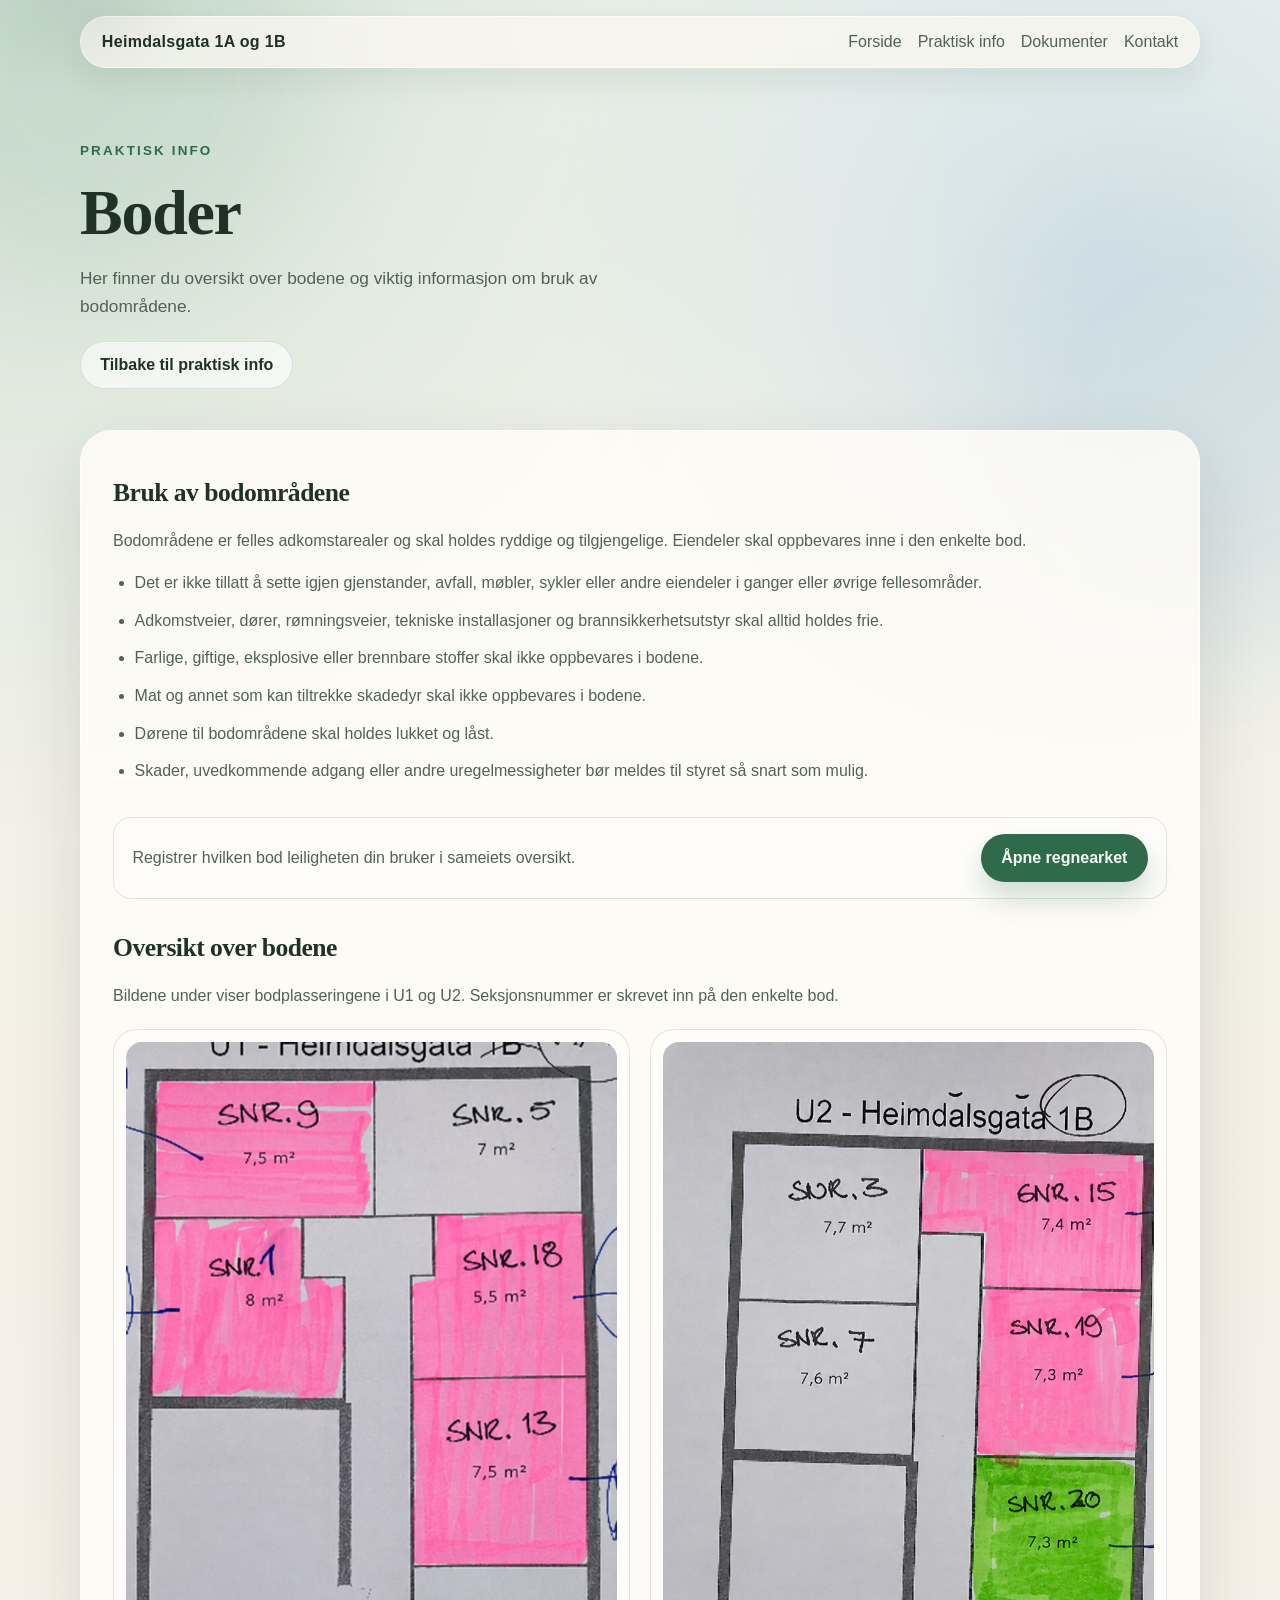
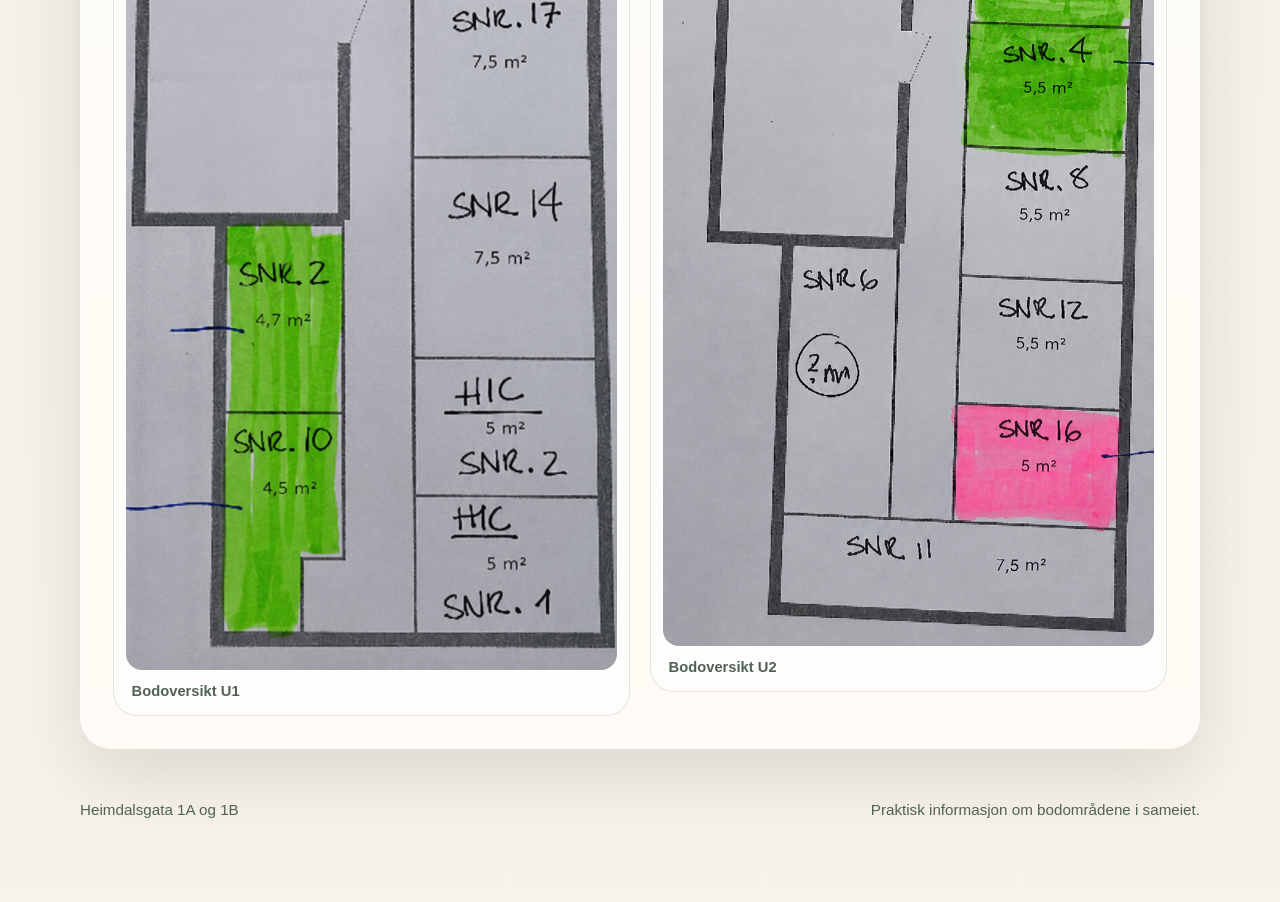
==== boder.html @ 2efb8a98 "Add storage information page" ====
<!doctype html>
<html lang="no">
  <head>
    <meta charset="utf-8">
    <meta name="viewport" content="width=device-width, initial-scale=1">
    <title>Boder | Sameiet Heimdalsgata 1AB</title>
    <meta
      name="description"
      content="Oversikt over boder og praktisk informasjon om bodområdene i Sameiet Heimdalsgata 1AB."
    >
    <meta name="theme-color" content="#eef1ea">
    <link rel="stylesheet" href="styles.css">
  </head>
  <body>
    <a class="skip-link" href="#main-content">Gå til innhold</a>

    <div class="page-glow page-glow-left" aria-hidden="true"></div>
    <div class="page-glow page-glow-right" aria-hidden="true"></div>

    <div class="site-shell">
      <header class="site-header">
        <a class="brand" href="index.html">Heimdalsgata 1A og 1B</a>
        <nav class="site-nav" aria-label="Hovedmeny">
          <a href="index.html">Forside</a>
          <a href="index.html#praktisk">Praktisk info</a>
          <a href="index.html#dokumenter">Dokumenter</a>
          <a href="index.html#kontakt">Kontakt</a>
        </nav>
      </header>

      <main id="main-content">
        <section class="subpage-hero">
          <div class="subpage-copy">
            <p class="eyebrow">Praktisk info</p>
            <h1>Boder</h1>
            <p class="lead">
              Her finner du oversikt over bodene og viktig informasjon om bruk av
              bodområdene.
            </p>
            <div class="hero-actions">
              <a class="button button-secondary" href="index.html#praktisk">Tilbake til praktisk info</a>
            </div>
          </div>
        </section>

        <section class="content-section document-page">
          <article class="document-article">
            <h2>Bruk av bodområdene</h2>
            <p>
              Bodområdene er felles adkomstarealer og skal holdes ryddige og
              tilgjengelige. Eiendeler skal oppbevares inne i den enkelte bod.
            </p>

            <ul>
              <li>Det er ikke tillatt å sette igjen gjenstander, avfall, møbler, sykler eller andre eiendeler i ganger eller øvrige fellesområder.</li>
              <li>Adkomstveier, dører, rømningsveier, tekniske installasjoner og brannsikkerhetsutstyr skal alltid holdes frie.</li>
              <li>Farlige, giftige, eksplosive eller brennbare stoffer skal ikke oppbevares i bodene.</li>
              <li>Mat og annet som kan tiltrekke skadedyr skal ikke oppbevares i bodene.</li>
              <li>Dørene til bodområdene skal holdes lukket og låst.</li>
              <li>Skader, uvedkommende adgang eller andre uregelmessigheter bør meldes til styret så snart som mulig.</li>
            </ul>

            <div class="document-note document-note-cta">
              <p>Registrer hvilken bod leiligheten din bruker i sameiets oversikt.</p>
              <a
                class="button button-primary"
                href="https://docs.google.com/spreadsheets/d/1KoXtgGNImj-_I5-K2hj4rtzKt11q_tCuNj_2ny9opP4/edit?usp=sharing"
                target="_blank"
                rel="noreferrer"
              >Åpne regnearket</a>
            </div>

            <h2>Oversikt over bodene</h2>
            <p>
              Bildene under viser bodplasseringene i U1 og U2. Seksjonsnummer er
              skrevet inn på den enkelte bod.
            </p>

            <div class="storage-gallery">
              <figure class="storage-figure">
                <img
                  src="assets/Bod_U1.png"
                  alt="Bodkart for U1 med seksjonsnummer og størrelse på bodene"
                  width="793"
                  height="1983"
                  loading="lazy"
                >
                <figcaption>Bodoversikt U1</figcaption>
              </figure>

              <figure class="storage-figure">
                <img
                  src="assets/Bod_U2.png"
                  alt="Bodkart for U2 med seksjonsnummer og størrelse på bodene"
                  width="801"
                  height="1964"
                  loading="lazy"
                >
                <figcaption>Bodoversikt U2</figcaption>
              </figure>
            </div>
          </article>
        </section>
      </main>

      <footer class="site-footer">
        <p>Heimdalsgata 1A og 1B</p>
        <p>Praktisk informasjon om bodområdene i sameiet.</p>
      </footer>
    </div>
  </body>
</html>
---- styles.css ----
:root {
  --bg: #f4f0e6;
  --bg-soft: rgba(255, 252, 246, 0.7);
  --surface: rgba(255, 253, 248, 0.82);
  --surface-strong: #fffdf8;
  --ink: #203126;
  --ink-soft: #506257;
  --line: rgba(32, 49, 38, 0.12);
  --accent: #2f6a4b;
  --accent-strong: #1e4d35;
  --accent-soft: #dfe9e2;
  --clay: #ba7a50;
  --shadow: 0 28px 70px rgba(25, 35, 28, 0.12);
  --radius-xl: 32px;
  --radius-lg: 24px;
  --radius-md: 18px;
  --radius-sm: 12px;
  --sans: "Avenir Next", Avenir, "Segoe UI", sans-serif;
  --serif: "Iowan Old Style", "Palatino Linotype", Palatino, "Book Antiqua", Georgia, serif;
}

*,
*::before,
*::after {
  box-sizing: border-box;
}

html {
  scroll-behavior: smooth;
}

body {
  margin: 0;
  min-height: 100vh;
  font-family: var(--sans);
  color: var(--ink);
  background:
    radial-gradient(circle at top left, rgba(85, 151, 114, 0.18), transparent 30%),
    radial-gradient(circle at 85% 10%, rgba(104, 163, 214, 0.2), transparent 22%),
    linear-gradient(180deg, #eef3ec 0%, var(--bg) 42%, #f7f3eb 100%);
}

img {
  display: block;
  max-width: 100%;
}

a {
  color: inherit;
  text-decoration: none;
}

p {
  margin: 0;
  line-height: 1.65;
}

h1,
h2,
h3 {
  margin: 0;
  font-family: var(--serif);
  font-weight: 600;
  letter-spacing: -0.02em;
}

.skip-link {
  position: absolute;
  left: 1rem;
  top: -3rem;
  z-index: 20;
  padding: 0.85rem 1rem;
  border-radius: 999px;
  background: var(--surface-strong);
  box-shadow: var(--shadow);
}

.skip-link:focus {
  top: 1rem;
}

.page-glow {
  position: fixed;
  inset: auto;
  width: 28rem;
  height: 28rem;
  border-radius: 50%;
  filter: blur(60px);
  opacity: 0.45;
  pointer-events: none;
  z-index: 0;
}

.page-glow-left {
  top: -10rem;
  left: -8rem;
  background: rgba(72, 142, 97, 0.22);
}

.page-glow-right {
  top: 12rem;
  right: -10rem;
  background: rgba(87, 143, 192, 0.18);
}

.site-shell {
  position: relative;
  z-index: 1;
  width: min(1120px, calc(100% - 2rem));
  margin: 0 auto;
  padding-bottom: 4rem;
}

.site-header {
  position: sticky;
  top: 1rem;
  display: flex;
  align-items: center;
  justify-content: space-between;
  gap: 1.5rem;
  padding: 1rem 1.3rem;
  margin-top: 1rem;
  border: 1px solid rgba(255, 255, 255, 0.55);
  border-radius: 999px;
  background: rgba(252, 249, 242, 0.72);
  backdrop-filter: blur(18px);
  box-shadow: 0 12px 32px rgba(34, 48, 39, 0.08);
}

.brand {
  font-weight: 700;
  letter-spacing: 0.02em;
}

.site-nav {
  display: flex;
  flex-wrap: wrap;
  gap: 1rem;
  color: var(--ink-soft);
}

.site-nav a {
  transition: color 180ms ease, transform 180ms ease;
}

.site-nav a:hover,
.site-nav a:focus-visible,
.brand:hover,
.brand:focus-visible {
  color: var(--accent-strong);
}

.hero,
.intro-band,
.content-section,
.contact-section,
.site-footer {
  animation: rise 800ms ease both;
}

.hero {
  display: grid;
  grid-template-columns: minmax(0, 1.05fr) minmax(0, 0.95fr);
  gap: 2rem;
  align-items: center;
  padding: 4.5rem 0 3rem;
}

.hero-copy {
  display: grid;
  gap: 1.35rem;
}

.eyebrow {
  color: var(--accent);
  font-size: 0.84rem;
  font-weight: 700;
  letter-spacing: 0.16em;
  text-transform: uppercase;
}

.hero h1 {
  font-size: clamp(2.7rem, 5vw, 5.2rem);
  line-height: 0.95;
  text-wrap: balance;
}

.lead,
.section-heading p,
.band-card p,
.info-card p,
.document-row p,
.contact-copy p,
.contact-note p,
.site-footer p {
  color: var(--ink-soft);
}

.lead {
  font-size: 1.08rem;
  max-width: 34rem;
}

.hero-actions {
  display: flex;
  flex-wrap: wrap;
  gap: 0.9rem;
}

.button {
  display: inline-flex;
  align-items: center;
  justify-content: center;
  min-height: 3rem;
  padding: 0.8rem 1.2rem;
  border-radius: 999px;
  border: 1px solid transparent;
  font-weight: 600;
  transition: transform 180ms ease, background-color 180ms ease, border-color 180ms ease;
}

.button:hover,
.button:focus-visible {
  transform: translateY(-1px);
}

.button-primary {
  background: var(--accent);
  color: #f6fbf7;
  box-shadow: 0 16px 28px rgba(47, 106, 75, 0.22);
}

.button-primary:hover,
.button-primary:focus-visible {
  background: var(--accent-strong);
}

.button-secondary {
  border-color: rgba(32, 49, 38, 0.12);
  background: rgba(255, 255, 255, 0.6);
}

.hero-list {
  display: grid;
  gap: 0.85rem;
  margin: 0;
  padding: 0;
  list-style: none;
}

.hero-list li {
  display: flex;
  align-items: center;
  gap: 0.7rem;
  padding: 0.9rem 1rem;
  border: 1px solid var(--line);
  border-radius: var(--radius-md);
  background: rgba(255, 255, 255, 0.48);
  backdrop-filter: blur(10px);
}

.hero-list li::before {
  content: "";
  width: 0.7rem;
  height: 0.7rem;
  border-radius: 50%;
  background: linear-gradient(135deg, var(--accent), var(--clay));
  flex: none;
}

.hero-media {
  display: grid;
  gap: 1rem;
}

.hero-frame {
  padding: 1rem;
  border-radius: var(--radius-xl);
  background:
    linear-gradient(145deg, rgba(255, 255, 255, 0.82), rgba(255, 255, 255, 0.45)),
    rgba(255, 255, 255, 0.52);
  border: 1px solid rgba(255, 255, 255, 0.65);
  box-shadow: var(--shadow);
}

.hero-frame picture {
  display: block;
  overflow: hidden;
  border-radius: calc(var(--radius-xl) - 10px);
}

.hero-frame img {
  width: 100%;
  height: auto;
  object-fit: cover;
  transform: scale(1.01);
}

.hero-caption {
  padding-left: 0.2rem;
  font-size: 0.94rem;
  color: rgba(32, 49, 38, 0.72);
}

.intro-band,
.contact-panel {
  display: grid;
  grid-template-columns: repeat(2, minmax(0, 1fr));
  gap: 1.5rem;
}

.band-card,
.info-card,
.document-panel,
.contact-panel {
  border: 1px solid rgba(255, 255, 255, 0.55);
  background: var(--surface);
  backdrop-filter: blur(18px);
  box-shadow: var(--shadow);
}

.band-card,
.info-card,
.document-panel,
.contact-panel,
.contact-note {
  border-radius: var(--radius-lg);
}

.band-card {
  display: grid;
  gap: 1rem;
  padding: 1.7rem;
}

.band-card h2,
.section-heading h2,
.contact-copy h2 {
  font-size: clamp(1.9rem, 3vw, 3rem);
  line-height: 1.05;
}

.band-card-accent {
  background:
    linear-gradient(180deg, rgba(223, 233, 226, 0.98), rgba(255, 250, 243, 0.88));
}

.status-item {
  display: grid;
  grid-template-columns: auto 1fr;
  gap: 1rem;
  align-items: start;
  padding-bottom: 1rem;
  border-bottom: 1px solid rgba(32, 49, 38, 0.08);
}

.status-item:last-child {
  padding-bottom: 0;
  border-bottom: 0;
}

.status-number {
  display: inline-flex;
  align-items: center;
  justify-content: center;
  width: 2.1rem;
  height: 2.1rem;
  border-radius: 50%;
  font-size: 0.85rem;
  font-weight: 700;
  color: #fff;
  background: linear-gradient(135deg, var(--accent), var(--clay));
}

.content-section,
.contact-section {
  padding-top: 4rem;
}

.content-section-alt {
  position: relative;
}

.section-heading {
  display: grid;
  gap: 0.95rem;
  max-width: 42rem;
  margin-bottom: 1.7rem;
}

.card-grid {
  display: grid;
  grid-template-columns: repeat(auto-fit, minmax(240px, 1fr));
  gap: 1.25rem;
}

.status-grid {
  display: grid;
  grid-template-columns: repeat(2, minmax(0, 1fr));
  gap: 1.25rem;
}

.announcement-panel {
  display: grid;
  grid-template-columns: 1fr;
  gap: 1.25rem;
}

.info-card {
  display: grid;
  gap: 0.8rem;
  padding: 1.5rem;
}

.info-card-link {
  align-content: start;
}

.info-card-link .document-tag {
  justify-self: start;
  margin-top: 0.2rem;
}

.info-card h3,
.document-row h3,
.status-card h3 {
  font-size: 1.35rem;
}

.status-card {
  display: grid;
  gap: 1rem;
  padding: 1.6rem;
  border: 1px solid rgba(255, 255, 255, 0.55);
  border-radius: var(--radius-lg);
  background: var(--surface);
  backdrop-filter: blur(18px);
  box-shadow: var(--shadow);
}

.announcement-card {
  padding: 1.6rem;
  border: 1px solid rgba(255, 255, 255, 0.55);
  border-radius: var(--radius-lg);
  background:
    linear-gradient(180deg, rgba(255, 250, 243, 0.95), rgba(223, 233, 226, 0.9));
  backdrop-filter: blur(18px);
  box-shadow: var(--shadow);
}

.announcement-card p {
  color: var(--ink-soft);
  line-height: 1.75;
}

.announcement-list {
  margin: 0;
  padding-left: 1.3rem;
  color: var(--ink-soft);
}

.announcement-list li {
  line-height: 1.75;
}

.announcement-list li + li {
  margin-top: 0.9rem;
}

.announcement-card a {
  color: var(--accent-strong);
  text-decoration: underline;
  text-underline-offset: 0.16em;
}

.status-card-current {
  background:
    linear-gradient(180deg, rgba(223, 233, 226, 0.98), rgba(255, 250, 243, 0.88));
}

.status-label {
  color: var(--accent);
  font-size: 0.82rem;
  font-weight: 700;
  letter-spacing: 0.16em;
  text-transform: uppercase;
}

.status-list {
  margin: 0;
  padding-left: 1.3rem;
  color: var(--ink-soft);
}

.status-list li {
  line-height: 1.7;
}

.status-list a {
  color: var(--accent-strong);
  text-decoration: underline;
  text-underline-offset: 0.16em;
}

.status-list li + li {
  margin-top: 0.7rem;
}

.document-panel {
  padding: 0.7rem;
}

.document-row {
  display: flex;
  align-items: center;
  justify-content: space-between;
  gap: 1rem;
  padding: 1.2rem;
  border-radius: var(--radius-md);
}

.document-row + .document-row {
  border-top: 1px solid rgba(32, 49, 38, 0.08);
}

.document-row div {
  display: grid;
  gap: 0.4rem;
}

.document-tag {
  display: inline-flex;
  align-items: center;
  min-height: 2.25rem;
  padding: 0.45rem 0.85rem;
  border-radius: 999px;
  background: var(--accent-soft);
  color: var(--accent-strong);
  font-size: 0.92rem;
  font-weight: 700;
  white-space: nowrap;
}

.document-link:hover,
.document-link:focus-visible {
  background: var(--accent);
  color: #f6fbf7;
}

.subpage-hero {
  padding: 4.5rem 0 1.6rem;
  animation: rise 800ms ease both;
}

.subpage-copy {
  display: grid;
  gap: 1.25rem;
  max-width: 46rem;
}

.subpage-copy h1 {
  font-size: clamp(2.5rem, 5vw, 4.4rem);
  line-height: 0.96;
}

.document-page {
  padding-top: 1rem;
}

.document-article {
  display: grid;
  gap: 1.2rem;
  padding: 2rem;
  border: 1px solid rgba(255, 255, 255, 0.55);
  border-radius: var(--radius-xl);
  background: var(--surface);
  backdrop-filter: blur(18px);
  box-shadow: var(--shadow);
}

.document-article h2 {
  margin-top: 0.9rem;
  font-size: clamp(1.5rem, 2vw, 2rem);
}

.document-article p,
.document-article li {
  color: var(--ink-soft);
  line-height: 1.75;
}

.document-article ul {
  margin: -0.3rem 0 0;
  padding-left: 1.35rem;
}

.document-article li + li {
  margin-top: 0.6rem;
}

.document-note {
  margin-top: 0.8rem;
  padding: 1rem 1.15rem;
  border: 1px solid var(--line);
  border-radius: var(--radius-md);
  background: rgba(255, 255, 255, 0.52);
}

.document-note-cta {
  display: flex;
  flex-wrap: wrap;
  align-items: center;
  justify-content: space-between;
  gap: 1rem;
}

.storage-gallery {
  display: grid;
  grid-template-columns: repeat(2, minmax(0, 1fr));
  gap: 1.25rem;
  align-items: start;
}

.storage-figure {
  display: grid;
  gap: 0.8rem;
  margin: 0;
  padding: 0.75rem;
  border: 1px solid var(--line);
  border-radius: var(--radius-lg);
  background: rgba(255, 255, 255, 0.58);
}

.storage-figure img {
  width: 100%;
  height: auto;
  border-radius: calc(var(--radius-lg) - 8px);
}

.storage-figure figcaption {
  padding: 0 0.35rem 0.25rem;
  color: var(--ink-soft);
  font-size: 0.92rem;
  font-weight: 700;
}

.contact-panel {
  padding: 0.7rem;
}

.contact-copy {
  display: grid;
  gap: 1rem;
  padding: 1.5rem;
}

.contact-note {
  display: grid;
  align-content: start;
  gap: 0.55rem;
  padding: 1.5rem;
  background: linear-gradient(180deg, rgba(47, 106, 75, 0.96), rgba(31, 74, 52, 0.96));
  color: rgba(244, 247, 243, 0.96);
}

.contact-note p {
  color: inherit;
}

.contact-label {
  color: rgba(220, 235, 225, 0.85);
  font-size: 0.82rem;
  font-weight: 700;
  letter-spacing: 0.16em;
  text-transform: uppercase;
}

.site-footer {
  display: flex;
  justify-content: space-between;
  gap: 1rem;
  padding: 3rem 0 1rem;
  color: rgba(32, 49, 38, 0.72);
  font-size: 0.95rem;
}

@keyframes rise {
  from {
    opacity: 0;
    transform: translateY(18px);
  }

  to {
    opacity: 1;
    transform: translateY(0);
  }
}

@media (max-width: 960px) {
  .hero,
  .intro-band,
  .contact-panel,
  .card-grid,
  .status-grid {
    grid-template-columns: 1fr;
  }

  .hero {
    padding-top: 3.2rem;
  }

  .site-header,
  .site-footer,
  .document-row {
    align-items: flex-start;
  }

  .site-header,
  .site-footer {
    flex-direction: column;
  }

  .document-row {
    flex-direction: column;
  }
}

@media (max-width: 640px) {
  .site-shell {
    width: min(100% - 1.2rem, 1120px);
  }

  .site-header {
    position: static;
    padding: 1rem 1.1rem;
    border-radius: 26px;
  }

  .site-nav {
    gap: 0.8rem 1rem;
  }

  .hero {
    gap: 1.4rem;
    padding: 2.2rem 0 2.4rem;
  }

  .subpage-hero {
    padding: 2.2rem 0 1rem;
  }

  .hero h1 {
    font-size: clamp(2.25rem, 11vw, 3.1rem);
  }

  .subpage-copy h1 {
    font-size: clamp(2.1rem, 10vw, 2.9rem);
  }

  .band-card,
  .info-card,
  .contact-copy,
  .contact-note,
  .document-row,
  .document-article {
    padding: 1.2rem;
  }

  .document-note-cta {
    align-items: flex-start;
  }

  .storage-gallery {
    grid-template-columns: 1fr;
  }

  .button {
    width: 100%;
  }

  .hero-actions {
    display: grid;
  }
}
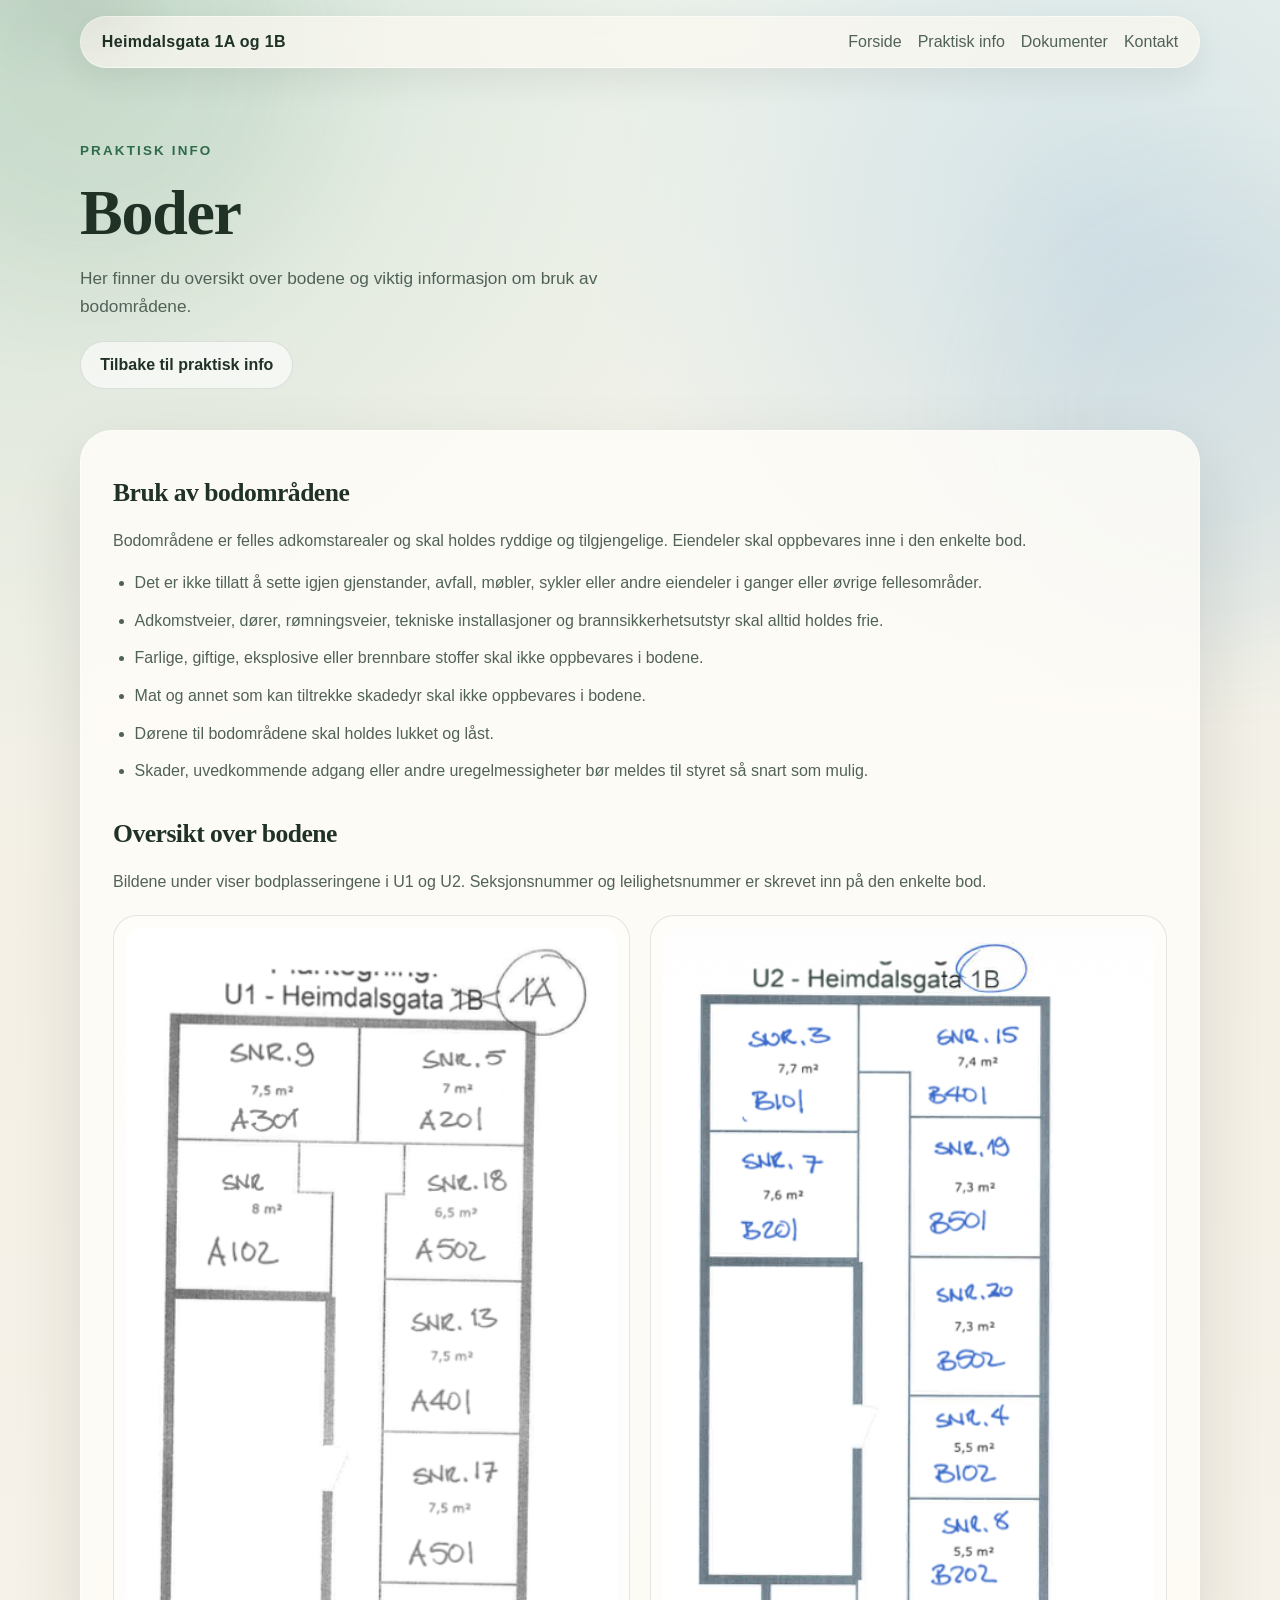
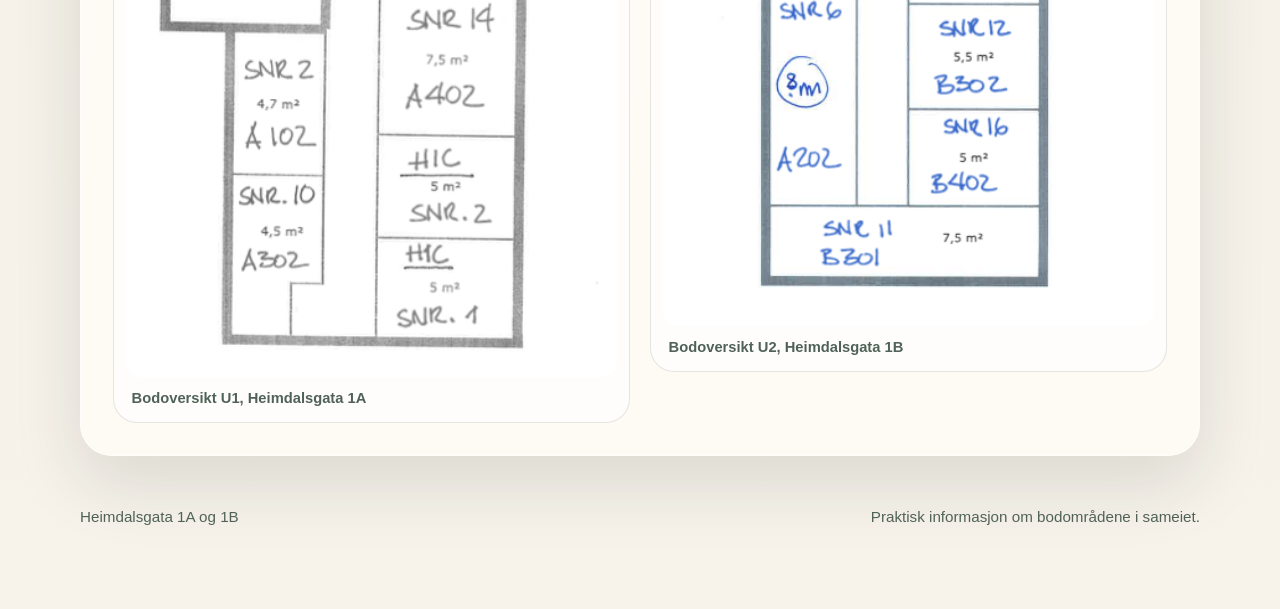
==== commit 23f085ce: "Update storage maps" ====
--- a/boder.html
+++ b/boder.html
@@ -60,43 +60,33 @@
               <li>Skader, uvedkommende adgang eller andre uregelmessigheter bør meldes til styret så snart som mulig.</li>
             </ul>
 
-            <div class="document-note document-note-cta">
-              <p>Registrer hvilken bod leiligheten din bruker i sameiets oversikt.</p>
-              <a
-                class="button button-primary"
-                href="https://docs.google.com/spreadsheets/d/1KoXtgGNImj-_I5-K2hj4rtzKt11q_tCuNj_2ny9opP4/edit?usp=sharing"
-                target="_blank"
-                rel="noreferrer"
-              >Åpne regnearket</a>
-            </div>
-
             <h2>Oversikt over bodene</h2>
             <p>
-              Bildene under viser bodplasseringene i U1 og U2. Seksjonsnummer er
-              skrevet inn på den enkelte bod.
+              Bildene under viser bodplasseringene i U1 og U2. Seksjonsnummer og
+              leilighetsnummer er skrevet inn på den enkelte bod.
             </p>
 
             <div class="storage-gallery">
               <figure class="storage-figure">
                 <img
-                  src="assets/Bod_U1.png"
-                  alt="Bodkart for U1 med seksjonsnummer og størrelse på bodene"
-                  width="793"
-                  height="1983"
+                  src="assets/U1_1A.png"
+                  alt="Bodkart for U1 i Heimdalsgata 1A med seksjonsnummer, leilighetsnummer og størrelse på bodene"
+                  width="396"
+                  height="846"
                   loading="lazy"
                 >
-                <figcaption>Bodoversikt U1</figcaption>
+                <figcaption>Bodoversikt U1, Heimdalsgata 1A</figcaption>
               </figure>
 
               <figure class="storage-figure">
                 <img
-                  src="assets/Bod_U2.png"
-                  alt="Bodkart for U2 med seksjonsnummer og størrelse på bodene"
-                  width="801"
-                  height="1964"
+                  src="assets/U2_1B.png"
+                  alt="Bodkart for U2 i Heimdalsgata 1B med seksjonsnummer, leilighetsnummer og størrelse på bodene"
+                  width="431"
+                  height="876"
                   loading="lazy"
                 >
-                <figcaption>Bodoversikt U2</figcaption>
+                <figcaption>Bodoversikt U2, Heimdalsgata 1B</figcaption>
               </figure>
             </div>
           </article>
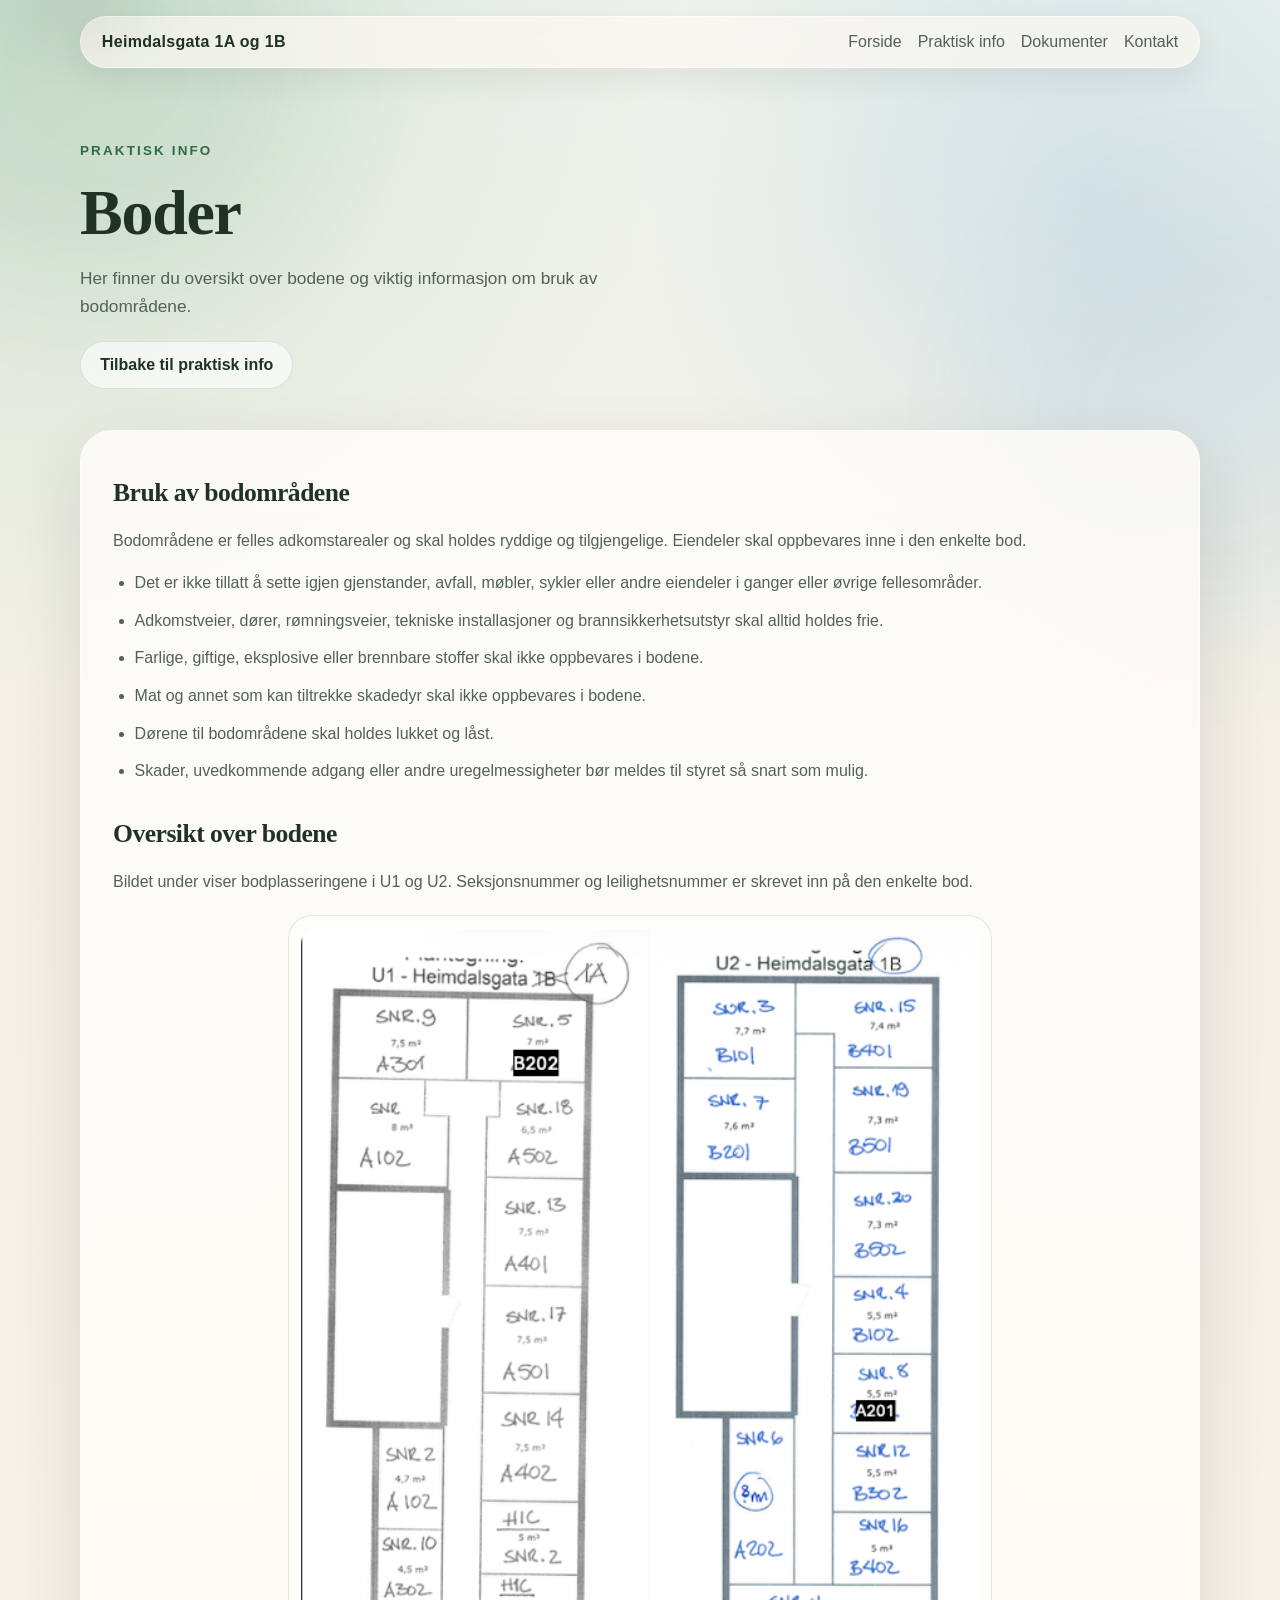
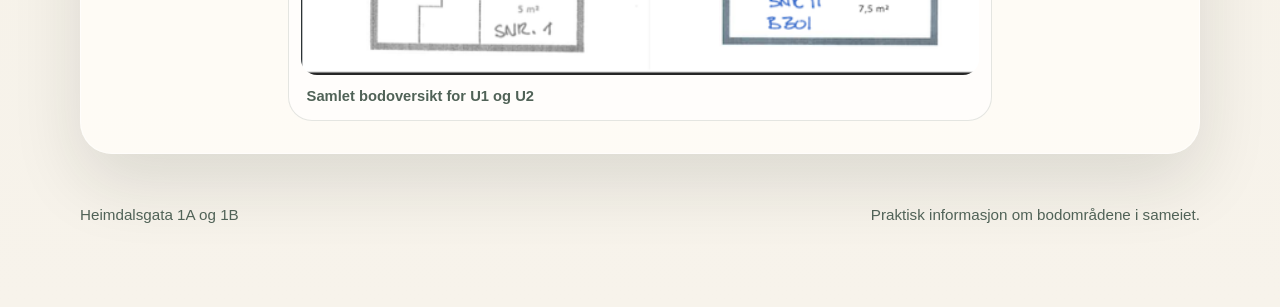
==== commit 98e4e6a0: "Replace storage maps with corrected overview" ====
--- a/boder.html
+++ b/boder.html
@@ -62,31 +62,20 @@
 
             <h2>Oversikt over bodene</h2>
             <p>
-              Bildene under viser bodplasseringene i U1 og U2. Seksjonsnummer og
+              Bildet under viser bodplasseringene i U1 og U2. Seksjonsnummer og
               leilighetsnummer er skrevet inn på den enkelte bod.
             </p>
 
-            <div class="storage-gallery">
+            <div class="storage-gallery storage-gallery-single">
               <figure class="storage-figure">
                 <img
-                  src="assets/U1_1A.png"
-                  alt="Bodkart for U1 i Heimdalsgata 1A med seksjonsnummer, leilighetsnummer og størrelse på bodene"
-                  width="396"
-                  height="846"
+                  src="assets/boder.png"
+                  alt="Samlet bodkart for U1 og U2 med seksjonsnummer, leilighetsnummer og størrelse på bodene"
+                  width="540"
+                  height="595"
                   loading="lazy"
                 >
-                <figcaption>Bodoversikt U1, Heimdalsgata 1A</figcaption>
-              </figure>
-
-              <figure class="storage-figure">
-                <img
-                  src="assets/U2_1B.png"
-                  alt="Bodkart for U2 i Heimdalsgata 1B med seksjonsnummer, leilighetsnummer og størrelse på bodene"
-                  width="431"
-                  height="876"
-                  loading="lazy"
-                >
-                <figcaption>Bodoversikt U2, Heimdalsgata 1B</figcaption>
+                <figcaption>Samlet bodoversikt for U1 og U2</figcaption>
               </figure>
             </div>
           </article>
--- a/styles.css
+++ b/styles.css
@@ -621,6 +621,11 @@
   align-items: start;
 }
 
+.storage-gallery-single {
+  grid-template-columns: minmax(0, 44rem);
+  justify-content: center;
+}
+
 .storage-figure {
   display: grid;
   gap: 0.8rem;
